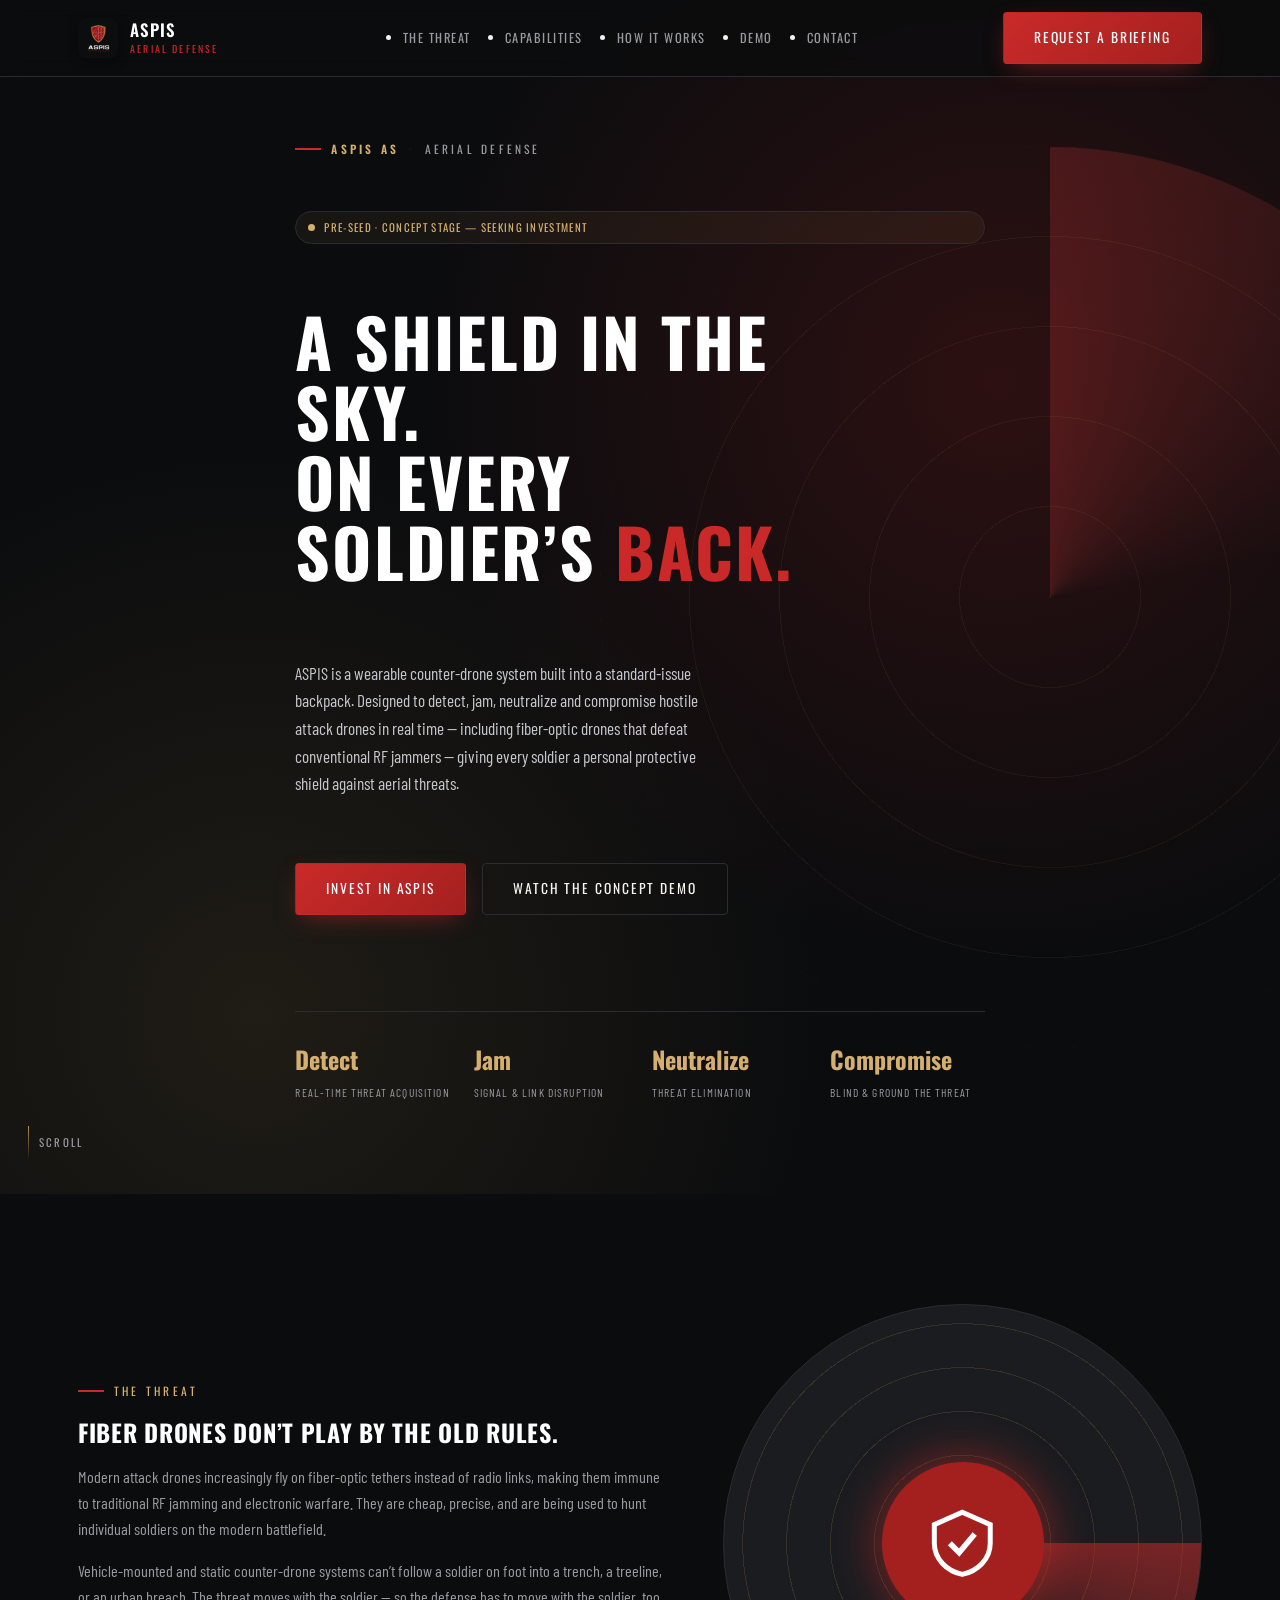
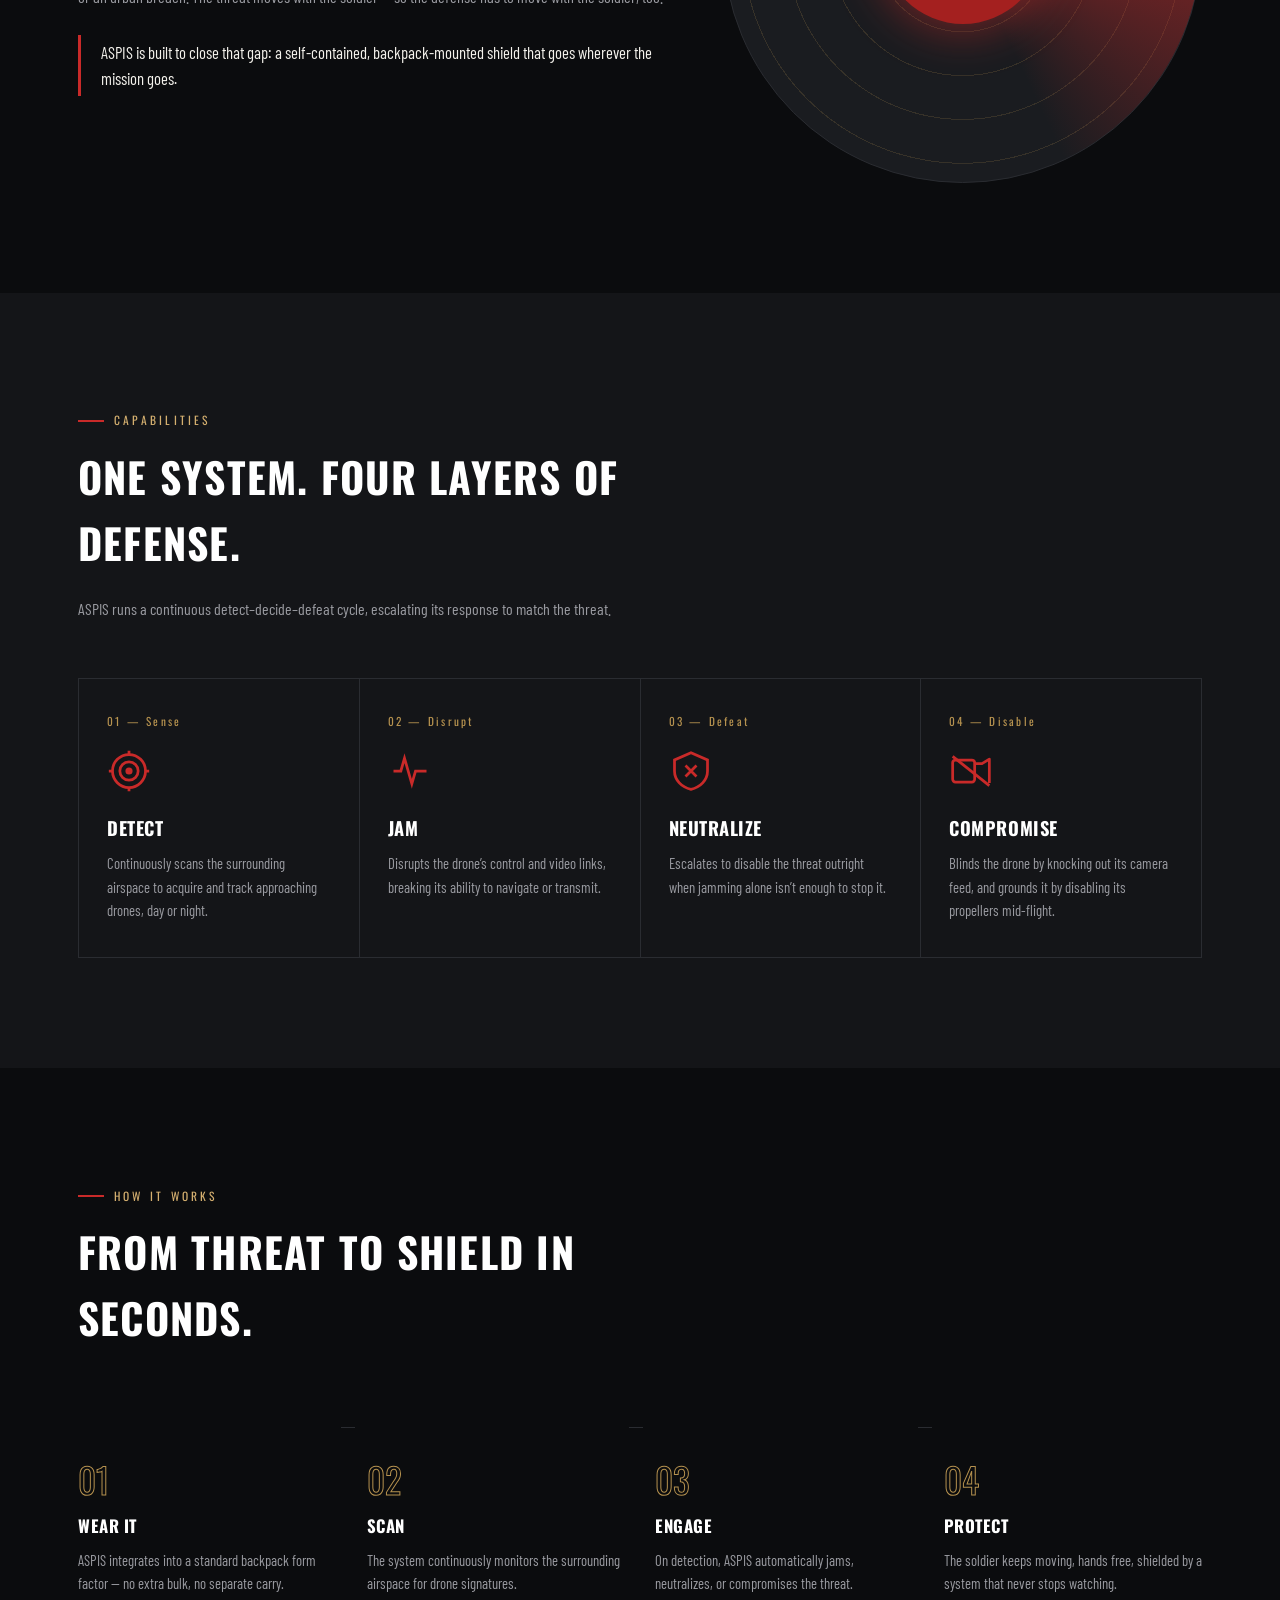
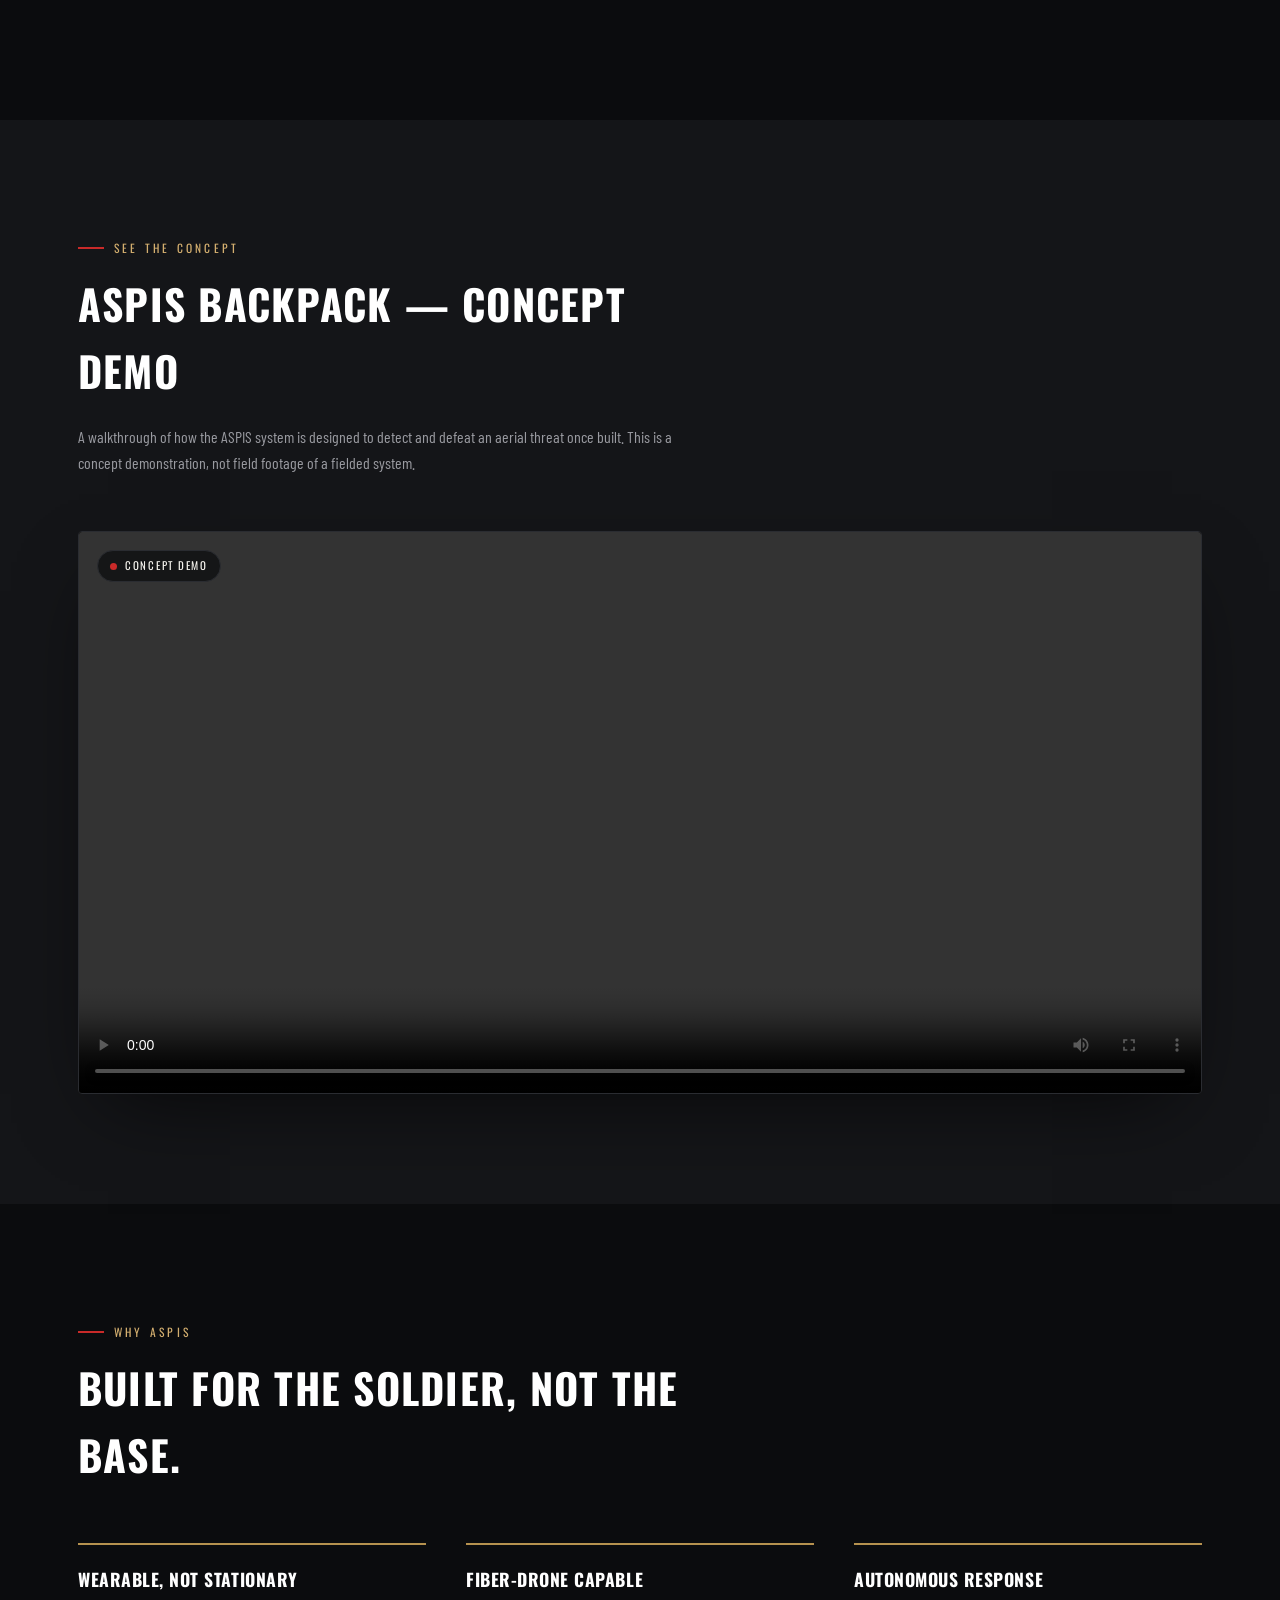
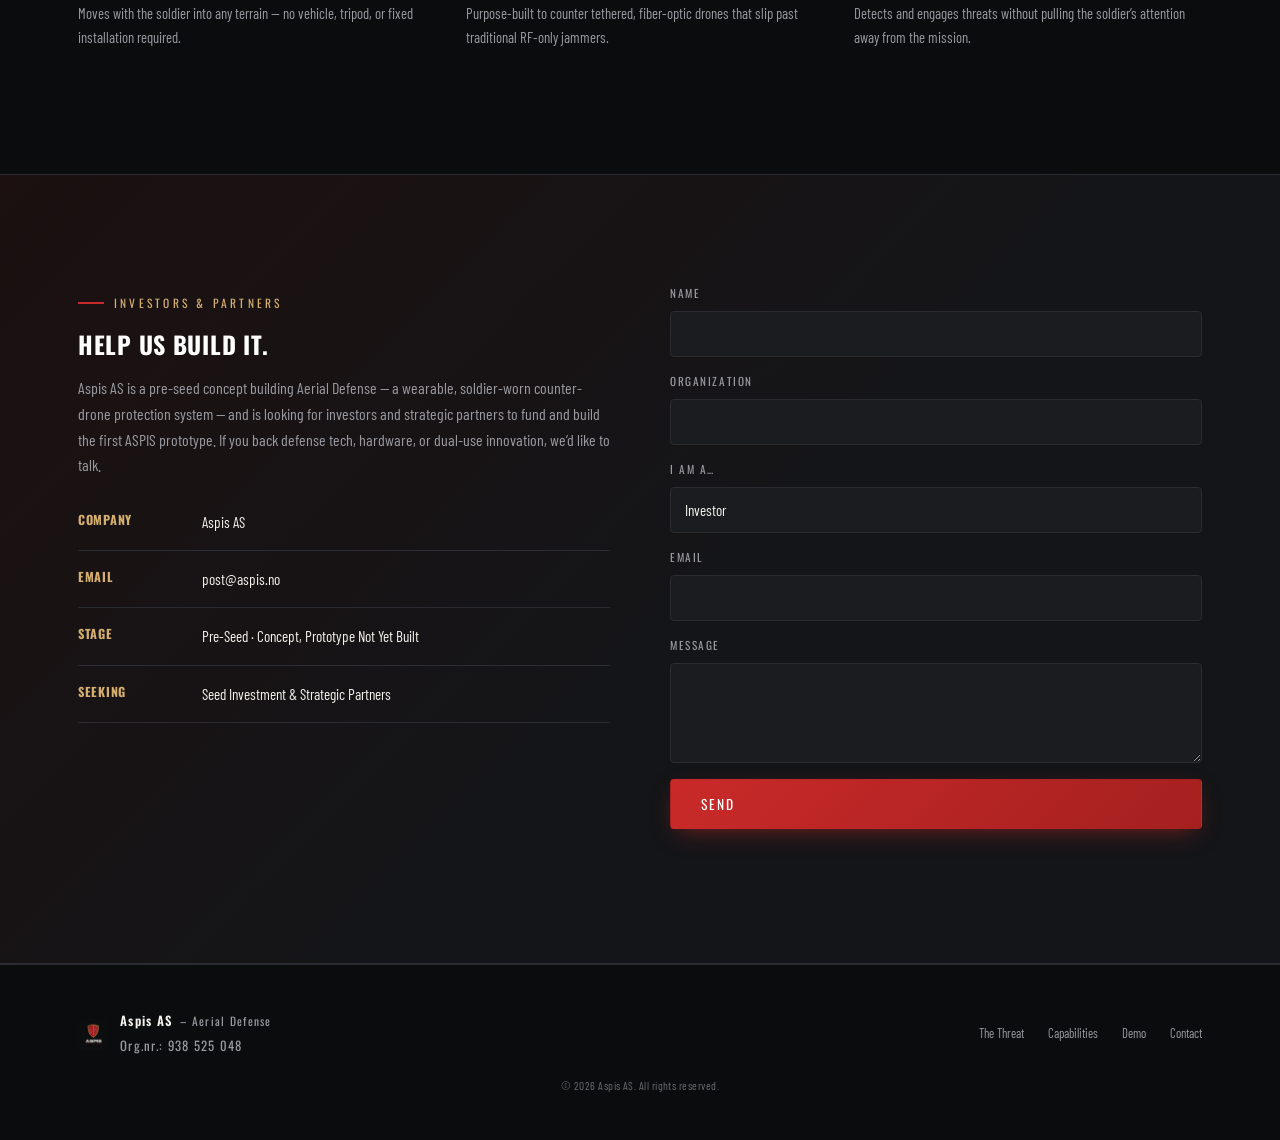
==== index.html @ b0d843b8 "Add files via upload" ====
<!DOCTYPE html>
<html lang="en">
<head>
<meta charset="UTF-8">
<meta name="viewport" content="width=device-width, initial-scale=1.0">
<title>Aspis AS &mdash; Aerial Defense: Wearable Counter-Drone Protection</title>
<meta name="description" content="ASPIS is a soldier-worn backpack system that detects, jams, neutralizes and compromises hostile attack drones — including fiber-optic drones — in real time.">
<link rel="icon" type="image/png" href="AspisLogo_White.png">
<link rel="preconnect" href="https://fonts.googleapis.com">
<link rel="preconnect" href="https://fonts.gstatic.com" crossorigin>
<link href="https://fonts.googleapis.com/css2?family=Oswald:wght@400;500;600;700&family=Barlow+Condensed:wght@400;500;600&display=swap" rel="stylesheet">
<link rel="stylesheet" href="styles.css">
</head>
<body>

<header class="site">
  <nav class="nav">
    <a href="#top" class="brand">
      <img src="AspisLogo_Special.png" alt="Aspis AS logo" class="brand-mark">
      <span class="brand-text">
        <span class="name">ASPIS</span><br>
        <span class="sub">AERIAL DEFENSE</span>
      </span>
    </a>
    <ul class="nav-links" id="navLinks">
      <li><a href="#threat">The Threat</a></li>
      <li><a href="#capabilities">Capabilities</a></li>
      <li><a href="#how">How It Works</a></li>
      <li><a href="#demo">Demo</a></li>
      <li><a href="#contact">Contact</a></li>
    </ul>
    <a href="#contact" class="btn btn-primary nav-cta">Request a Briefing</a>
    <button class="nav-toggle" id="navToggle" aria-label="Toggle menu">
      <span></span><span></span><span></span>
    </button>
  </nav>
</header>

<main id="top">

  <!-- HERO -->
  <section class="hero">
    <div class="wrap">
      <div class="eyebrow"><span class="eyebrow-name">Aspis AS</span><span class="eyebrow-sep">&middot;</span><span class="eyebrow-tag">Aerial Defense</span></div>
      <div class="stage-badge"><span class="dot"></span>Pre-Seed &middot; Concept Stage &mdash; Seeking Investment</div>
      <h1>A Shield in the Sky.<br>On Every Soldier&rsquo;s <span>Back.</span></h1>
      <p class="lead">ASPIS is a wearable counter-drone system built into a standard-issue backpack. Designed to detect, jam, neutralize and compromise hostile attack drones in real time &mdash; including fiber-optic drones that defeat conventional RF jammers &mdash; giving every soldier a personal protective shield against aerial threats.</p>
      <div class="hero-actions">
        <a href="#contact" class="btn btn-primary">Invest in ASPIS</a>
        <a href="#demo" class="btn btn-ghost">Watch the Concept Demo</a>
      </div>
      <div class="hero-stats">
        <div class="stat"><b>Detect</b><span>Real-Time Threat Acquisition</span></div>
        <div class="stat"><b>Jam</b><span>Signal &amp; Link Disruption</span></div>
        <div class="stat"><b>Neutralize</b><span>Threat Elimination</span></div>
        <div class="stat"><b>Compromise</b><span>Blind &amp; Ground the Threat</span></div>
      </div>
    </div>
    <div class="scroll-cue"><span class="bar"></span>SCROLL</div>
  </section>

  <!-- THREAT -->
  <section id="threat">
    <div class="wrap threat-grid">
      <div class="threat-copy reveal">
        <div class="eyebrow">The Threat</div>
        <h2>Fiber Drones Don&rsquo;t Play by the Old Rules.</h2>
        <p>Modern attack drones increasingly fly on fiber-optic tethers instead of radio links, making them immune to traditional RF jamming and electronic warfare. They are cheap, precise, and are being used to hunt individual soldiers on the modern battlefield.</p>
        <p>Vehicle-mounted and static counter-drone systems can&rsquo;t follow a soldier on foot into a trench, a treeline, or an urban breach. The threat moves with the soldier &mdash; so the defense has to move with the soldier, too.</p>
        <p class="highlight">ASPIS is built to close that gap: a self-contained, backpack-mounted shield that goes wherever the mission goes.</p>
      </div>
      <div class="threat-visual reveal">
        <div class="core">
          <svg viewBox="0 0 24 24" fill="none" stroke="#fff" stroke-width="1.6"><path d="M12 2 L21 6 V12 C21 17 17 21 12 22 C7 21 3 17 3 12 V6 Z"/><path d="M8 12 L11 15 L16 9" stroke-width="1.8"/></svg>
        </div>
      </div>
    </div>
  </section>

  <!-- CAPABILITIES -->
  <section id="capabilities" class="alt">
    <div class="wrap">
      <div class="section-head reveal">
        <div class="eyebrow">Capabilities</div>
        <h2>One System. Four Layers of Defense.</h2>
        <p>ASPIS runs a continuous detect&ndash;decide&ndash;defeat cycle, escalating its response to match the threat.</p>
      </div>
      <div class="cap-grid reveal">
        <div class="cap-card">
          <div class="idx">01 &mdash; Sense</div>
          <div class="icon"><svg viewBox="0 0 24 24" fill="none" stroke="currentColor" stroke-width="1.5"><circle cx="12" cy="12" r="9"/><circle cx="12" cy="12" r="5"/><circle cx="12" cy="12" r="1.2" fill="currentColor"/><path d="M12 3 V1M12 23v-2M3 12H1m22 0h-2"/></svg></div>
          <h3>Detect</h3>
          <p>Continuously scans the surrounding airspace to acquire and track approaching drones, day or night.</p>
        </div>
        <div class="cap-card">
          <div class="idx">02 &mdash; Disrupt</div>
          <div class="icon"><svg viewBox="0 0 24 24" fill="none" stroke="currentColor" stroke-width="1.5"><path d="M3 12h4l2-7 4 14 2-7h6"/></svg></div>
          <h3>Jam</h3>
          <p>Disrupts the drone&rsquo;s control and video links, breaking its ability to navigate or transmit.</p>
        </div>
        <div class="cap-card">
          <div class="idx">03 &mdash; Defeat</div>
          <div class="icon"><svg viewBox="0 0 24 24" fill="none" stroke="currentColor" stroke-width="1.5"><path d="M12 2 L21 6 V12 C21 17 17 21 12 22 C7 21 3 17 3 12 V6 Z"/><path d="M9 9l6 6M15 9l-6 6"/></svg></div>
          <h3>Neutralize</h3>
          <p>Escalates to disable the threat outright when jamming alone isn&rsquo;t enough to stop it.</p>
        </div>
        <div class="cap-card">
          <div class="idx">04 &mdash; Disable</div>
          <div class="icon"><svg viewBox="0 0 24 24" fill="none" stroke="currentColor" stroke-width="1.5"><path d="M2 4 L22 20"/><path d="M14 8h4l4-2.5v13" stroke-linejoin="round"/><rect x="2" y="6" width="12" height="12" rx="1.5"/></svg></div>
          <h3>Compromise</h3>
          <p>Blinds the drone by knocking out its camera feed, and grounds it by disabling its propellers mid-flight.</p>
        </div>
      </div>
    </div>
  </section>

  <!-- HOW IT WORKS -->
  <section id="how">
    <div class="wrap">
      <div class="section-head reveal">
        <div class="eyebrow">How It Works</div>
        <h2>From Threat to Shield in Seconds.</h2>
      </div>
      <div class="steps reveal">
        <div class="step">
          <h3>Wear It</h3>
          <p>ASPIS integrates into a standard backpack form factor &mdash; no extra bulk, no separate carry.</p>
        </div>
        <div class="step">
          <h3>Scan</h3>
          <p>The system continuously monitors the surrounding airspace for drone signatures.</p>
        </div>
        <div class="step">
          <h3>Engage</h3>
          <p>On detection, ASPIS automatically jams, neutralizes, or compromises the threat.</p>
        </div>
        <div class="step">
          <h3>Protect</h3>
          <p>The soldier keeps moving, hands free, shielded by a system that never stops watching.</p>
        </div>
      </div>
    </div>
  </section>

  <!-- DEMO -->
  <section id="demo" class="alt">
    <div class="wrap">
      <div class="section-head reveal">
        <div class="eyebrow">See The Concept</div>
        <h2>ASPIS Backpack &mdash; Concept Demo</h2>
        <p>A walkthrough of how the ASPIS system is designed to detect and defeat an aerial threat once built. This is a concept demonstration, not field footage of a fielded system.</p>
      </div>
      <div class="demo-shell reveal">
        <div class="demo-tag"><span class="dot"></span>Concept Demo</div>
        <video controls preload="metadata" poster="">
          <source src="Aspis%20Backpack.mp4" type="video/mp4">
          Your browser does not support embedded video. <a href="Aspis%20Backpack.mp4">Download the demo video</a>.
        </video>
      </div>
    </div>
  </section>

  <!-- WHY -->
  <section id="why">
    <div class="wrap">
      <div class="section-head reveal">
        <div class="eyebrow">Why ASPIS</div>
        <h2>Built For The Soldier, Not The Base.</h2>
      </div>
      <div class="why-grid reveal">
        <div class="why-item">
          <h3>Wearable, Not Stationary</h3>
          <p>Moves with the soldier into any terrain &mdash; no vehicle, tripod, or fixed installation required.</p>
        </div>
        <div class="why-item">
          <h3>Fiber-Drone Capable</h3>
          <p>Purpose-built to counter tethered, fiber-optic drones that slip past traditional RF-only jammers.</p>
        </div>
        <div class="why-item">
          <h3>Autonomous Response</h3>
          <p>Detects and engages threats without pulling the soldier&rsquo;s attention away from the mission.</p>
        </div>
      </div>
    </div>
  </section>

  <!-- CTA / CONTACT -->
  <section id="contact" class="cta-section">
    <div class="wrap cta-grid">
      <div class="reveal">
        <div class="eyebrow">Investors &amp; Partners</div>
        <h2>Help Us Build It.</h2>
        <p>Aspis AS is a pre-seed concept building Aerial Defense &mdash; a wearable, soldier-worn counter-drone protection system &mdash; and is looking for investors and strategic partners to fund and build the first ASPIS prototype. If you back defense tech, hardware, or dual-use innovation, we&rsquo;d like to talk.</p>
        <div class="contact-info">
          <div class="row"><b>Company</b><span>Aspis AS</span></div>
          <div class="row"><b>Email</b><span>post@aspis.no</span></div>
          <div class="row"><b>Stage</b><span>Pre-Seed &middot; Concept, Prototype Not Yet Built</span></div>
          <div class="row"><b>Seeking</b><span>Seed Investment &amp; Strategic Partners</span></div>
        </div>
      </div>
      <form class="contact-form reveal" id="contactForm" action="https://api.web3forms.com/submit" method="POST">
        <input type="hidden" name="access_key" value="a74cc7d0-c41f-4fce-bae7-a5a1d90beafd">
        <input type="hidden" name="subject" value="New enquiry from aspis.no">
        <input type="checkbox" name="botcheck" style="display: none" tabindex="-1" autocomplete="off">
        <div class="field">
          <label for="name">Name</label>
          <input type="text" id="name" name="name" required>
        </div>
        <div class="field">
          <label for="org">Organization</label>
          <input type="text" id="org" name="org">
        </div>
        <div class="field">
          <label for="role">I am a&hellip;</label>
          <select id="role" name="role">
            <option value="investor">Investor</option>
            <option value="partner">Strategic / Industry Partner</option>
            <option value="press">Press / Media</option>
            <option value="other">Other</option>
          </select>
        </div>
        <div class="field">
          <label for="email">Email</label>
          <input type="email" id="email" name="email" required>
        </div>
        <div class="field">
          <label for="message">Message</label>
          <textarea id="message" name="message" rows="4" required></textarea>
        </div>
        <button type="submit" class="btn btn-primary">Send</button>
        <p class="form-note" id="formNote" aria-live="polite"></p>
      </form>
    </div>
  </section>

</main>

<footer>
  <div class="wrap">
    <div class="footer-grid">
      <div class="footer-brand">
        <img src="AspisLogo_Special.png" alt="Aspis AS logo">
        <span class="footer-brand-text">
          <span class="footer-brand-line"><b>Aspis AS</b><i>Aerial Defense</i></span>
          <span class="footer-orgnr">Org.nr.: 938 525 048</span>
        </span>
      </div>
      <div class="footer-links">
        <a href="#threat">The Threat</a>
        <a href="#capabilities">Capabilities</a>
        <a href="#demo">Demo</a>
        <a href="#contact">Contact</a>
      </div>
    </div>
    <p class="footer-fine">&copy; <span id="year"></span> Aspis AS. All rights reserved.</p>
  </div>
</footer>

<script src="script.js"></script>
</body>
</html>
---- styles.css ----
:root {
  --bg: #0b0c0e;
  --bg-alt: #141518;
  --panel: #1a1c20;
  --line: #2a2c31;
  --red: #a4201f;
  --red-bright: #c92a29;
  --gold: #b6924f;
  --gold-bright: #d4af6f;
  --ink: #2b2b2e;
  --paper: #f4f2ec;
  --muted: #9a9ba1;
  --white: #ffffff;
  --radius: 4px;
  --maxw: 1180px;
}

* { box-sizing: border-box; }
html { scroll-behavior: smooth; }

body {
  margin: 0;
  background: var(--bg);
  color: var(--paper);
  font-family: 'Barlow Condensed', 'Arial Narrow', Arial, sans-serif;
  font-size: 16px;
  line-height: 1.6;
  overflow-x: hidden;
}

h1, h2, h3, h4 {
  font-family: 'Oswald', 'Barlow Condensed', Arial, sans-serif;
  text-transform: uppercase;
  letter-spacing: 0.03em;
  margin: 0 0 0.5em;
  color: var(--white);
}

p { color: var(--muted); margin: 0 0 1em; }

a { color: inherit; text-decoration: none; }

img { max-width: 100%; display: block; }

.wrap {
  max-width: var(--maxw);
  margin: 0 auto;
  padding: 0 28px;
}

.eyebrow {
  display: inline-flex;
  align-items: center;
  gap: 10px;
  font-family: 'Oswald', Arial, sans-serif;
  font-size: 0.72rem;
  letter-spacing: 0.28em;
  text-transform: uppercase;
  color: var(--gold-bright);
  margin-bottom: 1.1em;
}
.eyebrow::before {
  content: "";
  width: 26px;
  height: 2px;
  background: var(--red-bright);
}
.eyebrow-name { color: var(--gold-bright); font-weight: 600; }
.eyebrow-sep { color: var(--line); font-size: 0.85em; }
.eyebrow-tag { color: var(--muted); font-weight: 400; }

.btn {
  display: inline-flex;
  align-items: center;
  gap: 10px;
  padding: 14px 30px;
  border-radius: var(--radius);
  font-family: 'Oswald', Arial, sans-serif;
  font-size: 0.85rem;
  letter-spacing: 0.14em;
  text-transform: uppercase;
  cursor: pointer;
  border: 1px solid transparent;
  transition: transform 0.2s ease, box-shadow 0.2s ease, background 0.2s ease, color 0.2s ease;
}
.btn-primary {
  background: linear-gradient(135deg, var(--red-bright), var(--red));
  color: var(--white);
  box-shadow: 0 8px 24px -8px rgba(196, 42, 41, 0.6);
}
.btn-primary:hover { transform: translateY(-2px); box-shadow: 0 12px 28px -8px rgba(196, 42, 41, 0.75); }
.btn-ghost {
  background: transparent;
  color: var(--paper);
  border-color: var(--line);
}
.btn-ghost:hover { border-color: var(--gold); color: var(--gold-bright); }

/* ---------- NAV ---------- */
header.site {
  position: fixed;
  top: 0; left: 0; right: 0;
  z-index: 100;
  background: rgba(11, 12, 14, 0.75);
  backdrop-filter: blur(10px);
  border-bottom: 1px solid var(--line);
}
.nav {
  display: flex;
  align-items: center;
  justify-content: space-between;
  padding: 12px 28px;
  max-width: var(--maxw);
  margin: 0 auto;
}
.brand {
  display: flex;
  align-items: center;
  gap: 12px;
}
.brand img { height: 40px; width: auto; }
.brand-mark {
  border-radius: 8px;
  box-shadow: 0 4px 14px -4px rgba(0, 0, 0, 0.55);
}
.brand-text {
  font-family: 'Oswald', Arial, sans-serif;
  line-height: 1.05;
}
.brand-text .name {
  font-size: 1.05rem;
  letter-spacing: 0.08em;
  color: var(--white);
  font-weight: 600;
}
.brand-text .sub {
  font-size: 0.62rem;
  letter-spacing: 0.22em;
  color: var(--red-bright);
}
.nav-links {
  display: flex;
  gap: 34px;
  align-items: center;
  font-family: 'Oswald', Arial, sans-serif;
  font-size: 0.78rem;
  letter-spacing: 0.12em;
  text-transform: uppercase;
}
.nav-links a { color: var(--muted); transition: color 0.2s ease; position: relative; }
.nav-links a:hover { color: var(--white); }
.nav-cta { display: none; }
@media (min-width: 900px) { .nav-cta { display: inline-flex; } }

.nav-toggle {
  display: none;
  flex-direction: column;
  gap: 5px;
  background: none;
  border: none;
  cursor: pointer;
  padding: 6px;
}
.nav-toggle span { width: 24px; height: 2px; background: var(--paper); display: block; }

@media (max-width: 860px) {
  .nav-links { display: none; }
  .nav-toggle { display: flex; }
  .nav-links.open {
    display: flex;
    flex-direction: column;
    position: absolute;
    top: 100%; left: 0; right: 0;
    background: var(--bg-alt);
    padding: 22px 28px;
    border-bottom: 1px solid var(--line);
    gap: 18px;
  }
}

/* ---------- HERO ---------- */
.hero {
  position: relative;
  min-height: 100vh;
  display: flex;
  align-items: center;
  padding: 140px 0 90px;
  background:
    radial-gradient(circle at 78% 32%, rgba(164, 32, 31, 0.22), transparent 45%),
    radial-gradient(circle at 20% 85%, rgba(182, 146, 79, 0.12), transparent 40%),
    var(--bg);
  overflow: hidden;
}
.hero::before {
  content: "";
  position: absolute;
  top: 50%; left: 82%;
  width: 900px; height: 900px;
  margin: -450px 0 0 -450px;
  border-radius: 50%;
  background:
    repeating-radial-gradient(circle, rgba(182,146,79,0.14) 0 1px, transparent 1px 90px);
  opacity: 0.55;
}
.hero::after {
  content: "";
  position: absolute;
  top: 50%; left: 82%;
  width: 900px; height: 900px;
  margin: -450px 0 0 -450px;
  border-radius: 50%;
  background: conic-gradient(from 0deg, rgba(196,42,41,0.5), transparent 22%);
  animation: sweep 6s linear infinite;
  mix-blend-mode: screen;
  opacity: 0.5;
}
@keyframes sweep { to { transform: rotate(360deg); } }

.hero .wrap {
  position: relative;
  z-index: 2;
  display: grid;
  grid-template-columns: minmax(0,1fr);
  gap: 40px;
}
.stage-badge {
  display: inline-flex;
  align-items: center;
  gap: 9px;
  padding: 7px 16px 7px 12px;
  border: 1px solid var(--line);
  border-radius: 999px;
  background: rgba(182, 146, 79, 0.08);
  font-family: 'Oswald', Arial, sans-serif;
  font-size: 0.68rem;
  letter-spacing: 0.12em;
  text-transform: uppercase;
  color: var(--gold-bright);
  margin-bottom: 22px;
}
.stage-badge .dot {
  width: 7px; height: 7px; border-radius: 50%;
  background: var(--gold-bright);
  animation: pulse 1.6s ease-in-out infinite;
}
.hero h1 {
  font-size: clamp(2.4rem, 5.6vw, 4.2rem);
  line-height: 1.04;
  max-width: 16ch;
}
.hero h1 span { color: var(--red-bright); }
.hero .lead {
  max-width: 52ch;
  font-size: 1.08rem;
  color: #c7c8cd;
}
.hero-actions { display: flex; gap: 16px; flex-wrap: wrap; margin-top: 8px; }

.hero-stats {
  margin-top: 56px;
  display: grid;
  grid-template-columns: repeat(auto-fit, minmax(150px, 1fr));
  gap: 24px;
  border-top: 1px solid var(--line);
  padding-top: 28px;
  max-width: 720px;
}
.hero-stats .stat b {
  display: block;
  font-family: 'Oswald', Arial, sans-serif;
  font-size: 1.5rem;
  color: var(--gold-bright);
}
.hero-stats .stat span {
  font-size: 0.72rem;
  letter-spacing: 0.1em;
  text-transform: uppercase;
  color: var(--muted);
}

.scroll-cue {
  position: absolute;
  bottom: 34px; left: 28px;
  display: flex; align-items: center; gap: 10px;
  font-family: 'Oswald', Arial, sans-serif;
  font-size: 0.68rem; letter-spacing: 0.2em; text-transform: uppercase;
  color: var(--muted);
  z-index: 2;
}
.scroll-cue .bar { width: 1px; height: 34px; background: linear-gradient(var(--gold), transparent); }

/* ---------- SECTION SHELL ---------- */
section { padding: 110px 0; position: relative; }
section.alt { background: var(--bg-alt); }
.section-head { max-width: 640px; margin-bottom: 56px; }
.section-head h2 { font-size: clamp(1.8rem, 3.4vw, 2.6rem); }

.reveal { opacity: 0; transform: translateY(26px); transition: opacity 0.7s ease, transform 0.7s ease; }
.reveal.in { opacity: 1; transform: translateY(0); }

/* ---------- THREAT ---------- */
.threat-grid {
  display: grid;
  grid-template-columns: 1.1fr 0.9fr;
  gap: 60px;
  align-items: center;
}
@media (max-width: 860px) { .threat-grid { grid-template-columns: 1fr; } }
.threat-copy p { font-size: 1.02rem; }
.threat-copy .highlight {
  border-left: 3px solid var(--red-bright);
  padding: 4px 0 4px 20px;
  color: var(--paper);
  font-size: 1.05rem;
  margin-top: 24px;
}
.threat-visual {
  position: relative;
  aspect-ratio: 1;
  border-radius: 50%;
  background:
    repeating-radial-gradient(circle, rgba(182,146,79,0.18) 0 1px, transparent 1px 13%),
    var(--panel);
  border: 1px solid var(--line);
  display: flex; align-items: center; justify-content: center;
}
.threat-visual::before {
  content: "";
  position: absolute; inset: 0;
  border-radius: 50%;
  background: conic-gradient(from 90deg, rgba(196,42,41,0.55), transparent 18%);
  animation: sweep 4.5s linear infinite;
}
.threat-visual .core {
  position: relative; z-index: 2;
  width: 34%; height: 34%;
  border-radius: 50%;
  background: var(--red);
  box-shadow: 0 0 40px 10px rgba(196,42,41,0.45);
  display: flex; align-items: center; justify-content: center;
}
.threat-visual .core svg { width: 46%; height: 46%; }

/* ---------- CAPABILITIES ---------- */
.cap-grid {
  display: grid;
  grid-template-columns: repeat(4, 1fr);
  gap: 1px;
  background: var(--line);
  border: 1px solid var(--line);
}
@media (max-width: 980px) { .cap-grid { grid-template-columns: repeat(2, 1fr); } }
@media (max-width: 560px) { .cap-grid { grid-template-columns: 1fr; } }
.cap-card {
  background: var(--bg-alt);
  padding: 34px 28px;
  transition: background 0.25s ease;
}
.cap-card:hover { background: var(--panel); }
.cap-card .idx {
  font-family: 'Oswald', Arial, sans-serif;
  font-size: 0.7rem;
  letter-spacing: 0.2em;
  color: var(--gold);
  margin-bottom: 18px;
}
.cap-card .icon {
  width: 44px; height: 44px;
  margin-bottom: 20px;
  color: var(--red-bright);
}
.cap-card .icon svg { width: 100%; height: 100%; }
.cap-card h3 { font-size: 1.15rem; margin-bottom: 10px; }
.cap-card p { font-size: 0.92rem; margin: 0; }

/* ---------- HOW IT WORKS ---------- */
.steps {
  display: grid;
  grid-template-columns: repeat(4, 1fr);
  gap: 30px;
  counter-reset: step;
}
@media (max-width: 900px) { .steps { grid-template-columns: 1fr 1fr; } }
@media (max-width: 560px) { .steps { grid-template-columns: 1fr; } }
.step { position: relative; padding-top: 44px; }
.step::before {
  counter-increment: step;
  content: "0" counter(step);
  font-family: 'Oswald', Arial, sans-serif;
  font-size: 2.2rem;
  color: transparent;
  -webkit-text-stroke: 1px var(--gold);
  display: block;
  margin-bottom: 6px;
}
.step h3 { font-size: 1.05rem; }
.step p { font-size: 0.92rem; }
.steps .step:not(:last-child)::after {
  content: "";
  position: absolute;
  top: 20px; right: -18px;
  width: 14px; height: 1px;
  background: var(--line);
}
@media (max-width: 900px) { .steps .step::after { display: none; } }

/* ---------- DEMO / VIDEO ---------- */
.demo-shell {
  position: relative;
  border-radius: var(--radius);
  overflow: hidden;
  border: 1px solid var(--line);
  background: #000;
  box-shadow: 0 30px 80px -30px rgba(0,0,0,0.7);
}
.demo-shell video {
  width: 100%;
  display: block;
  max-height: 74vh;
  background: #000;
}
.demo-tag {
  position: absolute;
  top: 18px; left: 18px;
  display: flex; align-items: center; gap: 8px;
  background: rgba(11,12,14,0.75);
  border: 1px solid var(--line);
  padding: 6px 12px;
  border-radius: 999px;
  font-family: 'Oswald', Arial, sans-serif;
  font-size: 0.68rem;
  letter-spacing: 0.16em;
  text-transform: uppercase;
  z-index: 3;
}
.demo-tag .dot {
  width: 7px; height: 7px; border-radius: 50%;
  background: var(--red-bright);
  animation: pulse 1.6s ease-in-out infinite;
}
@keyframes pulse { 0%,100% { opacity: 1; } 50% { opacity: 0.25; } }

/* ---------- WHY ---------- */
.why-grid {
  display: grid;
  grid-template-columns: repeat(3, 1fr);
  gap: 40px;
}
@media (max-width: 860px) { .why-grid { grid-template-columns: 1fr; } }
.why-item { border-top: 2px solid var(--gold); padding-top: 20px; }
.why-item h3 { font-size: 1.1rem; }
.why-item p { font-size: 0.92rem; }

/* ---------- CTA / CONTACT ---------- */
.cta-section {
  background: linear-gradient(135deg, #1c1010, var(--bg-alt) 55%);
  border-top: 1px solid var(--line);
  border-bottom: 1px solid var(--line);
}
.cta-grid {
  display: grid;
  grid-template-columns: 1fr 1fr;
  gap: 60px;
  align-items: start;
}
@media (max-width: 900px) { .cta-grid { grid-template-columns: 1fr; } }
.contact-info .row {
  display: flex;
  gap: 14px;
  padding: 16px 0;
  border-bottom: 1px solid var(--line);
  font-size: 0.95rem;
}
.contact-info .row b { color: var(--white); min-width: 110px; display: inline-block; font-family: 'Oswald', Arial, sans-serif; letter-spacing: 0.06em; font-size: 0.78rem; text-transform: uppercase; color: var(--gold-bright); }

form.contact-form { display: flex; flex-direction: column; gap: 16px; }
.field { display: flex; flex-direction: column; gap: 8px; }
.field label {
  font-family: 'Oswald', Arial, sans-serif;
  font-size: 0.7rem;
  letter-spacing: 0.14em;
  text-transform: uppercase;
  color: var(--muted);
}
.field input, .field textarea, .field select {
  background: var(--panel);
  border: 1px solid var(--line);
  color: var(--paper);
  padding: 13px 14px;
  border-radius: var(--radius);
  font-family: inherit;
  font-size: 0.95rem;
  resize: vertical;
}
.field select { appearance: none; cursor: pointer; }
.field input:focus, .field textarea:focus, .field select:focus {
  outline: none;
  border-color: var(--gold);
}
.form-note { font-size: 0.78rem; color: var(--muted); margin-top: -4px; }

/* ---------- FOOTER ---------- */
footer {
  padding: 46px 0 34px;
  border-top: 1px solid var(--line);
}
.footer-grid {
  display: flex;
  justify-content: space-between;
  align-items: center;
  flex-wrap: wrap;
  gap: 18px;
}
.footer-brand { display: flex; align-items: center; gap: 12px; }
.footer-brand img { height: 30px; }
.footer-brand span { font-family: 'Oswald', Arial, sans-serif; font-size: 0.8rem; letter-spacing: 0.1em; color: var(--muted); }
.footer-brand-text { display: flex; flex-direction: column; align-items: flex-start; gap: 4px; }
.footer-brand-line { display: flex; align-items: baseline; gap: 8px; }
.footer-brand-line b { color: var(--paper); font-weight: 600; font-style: normal; }
.footer-brand-line i { color: var(--muted); font-style: normal; font-size: 0.9em; }
.footer-brand-line i::before { content: "\2013\00A0"; }
.footer-orgnr { font-size: 0.68rem; letter-spacing: 0.08em; color: #6a6b70; }
.footer-links { display: flex; gap: 24px; font-size: 0.8rem; color: var(--muted); }
.footer-links a:hover { color: var(--gold-bright); }
.footer-fine { font-size: 0.72rem; color: #6a6b70; margin-top: 20px; text-align: center; letter-spacing: 0.04em; }
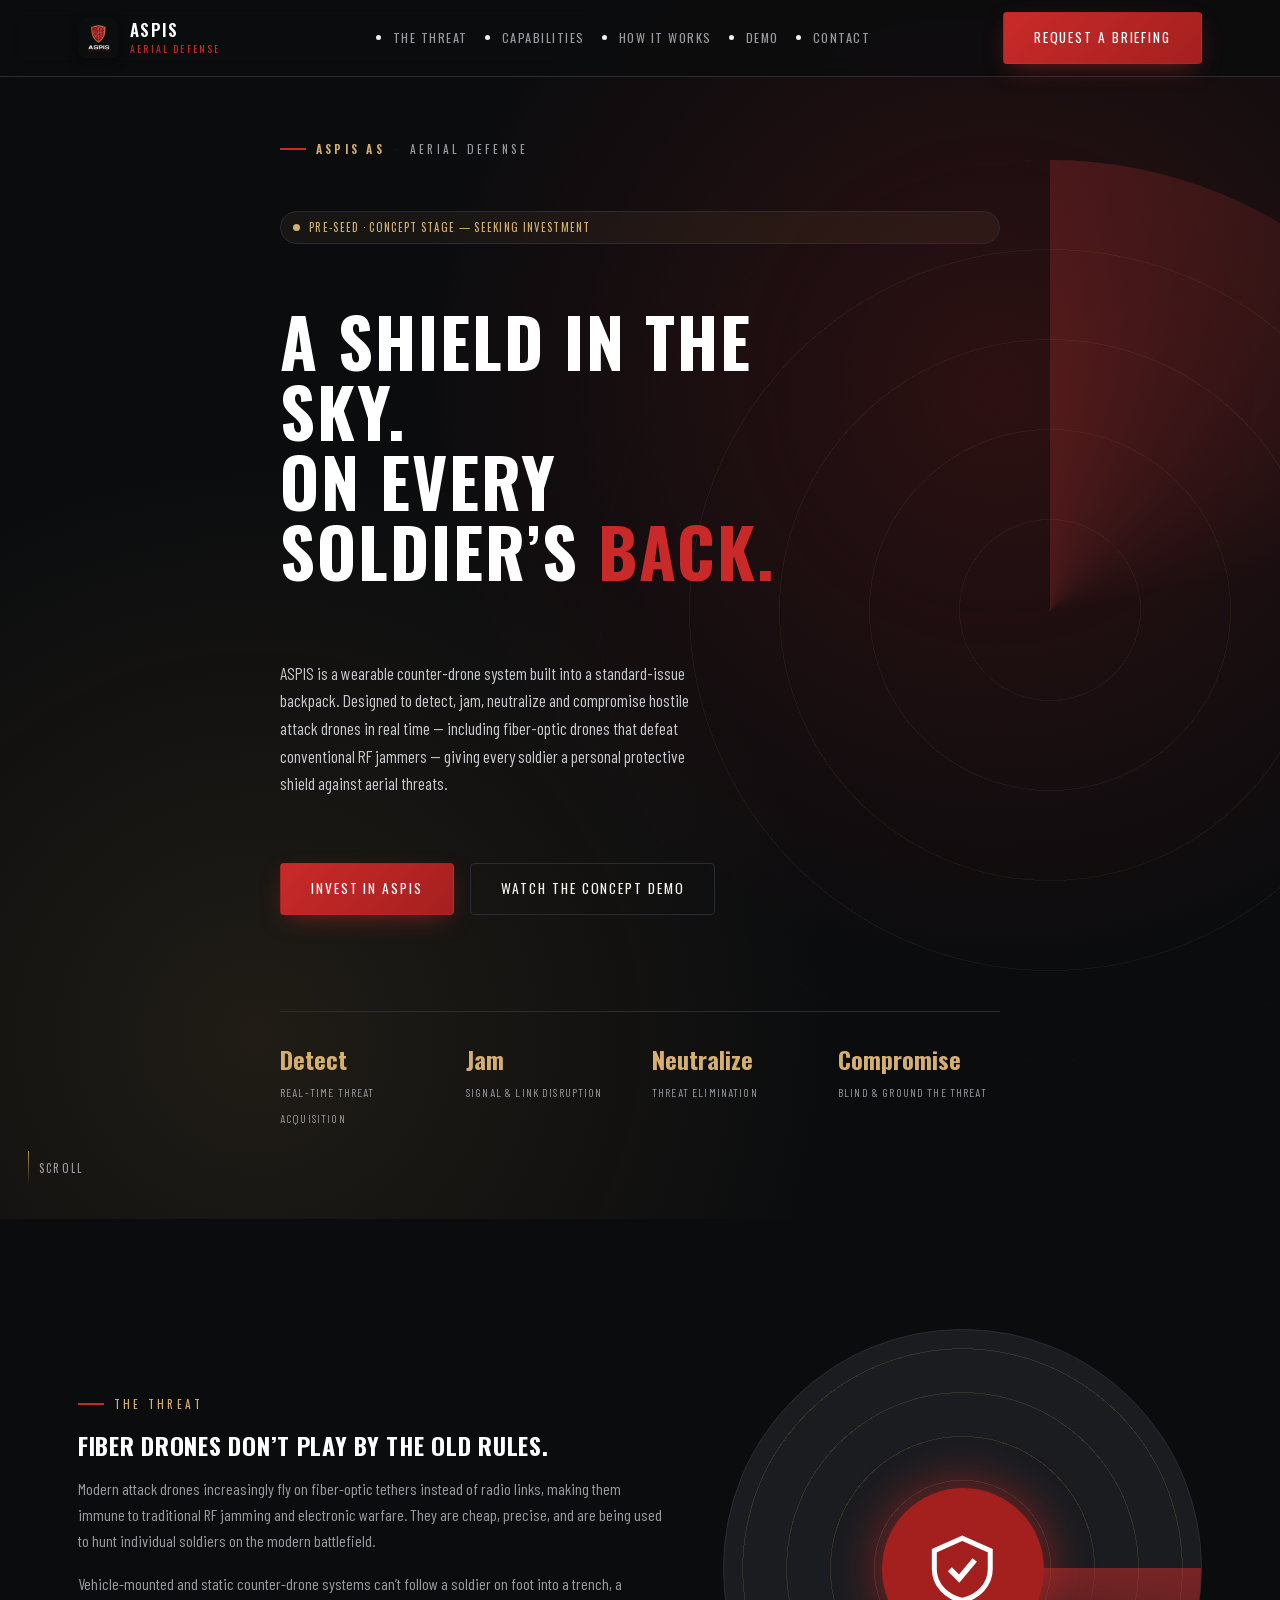
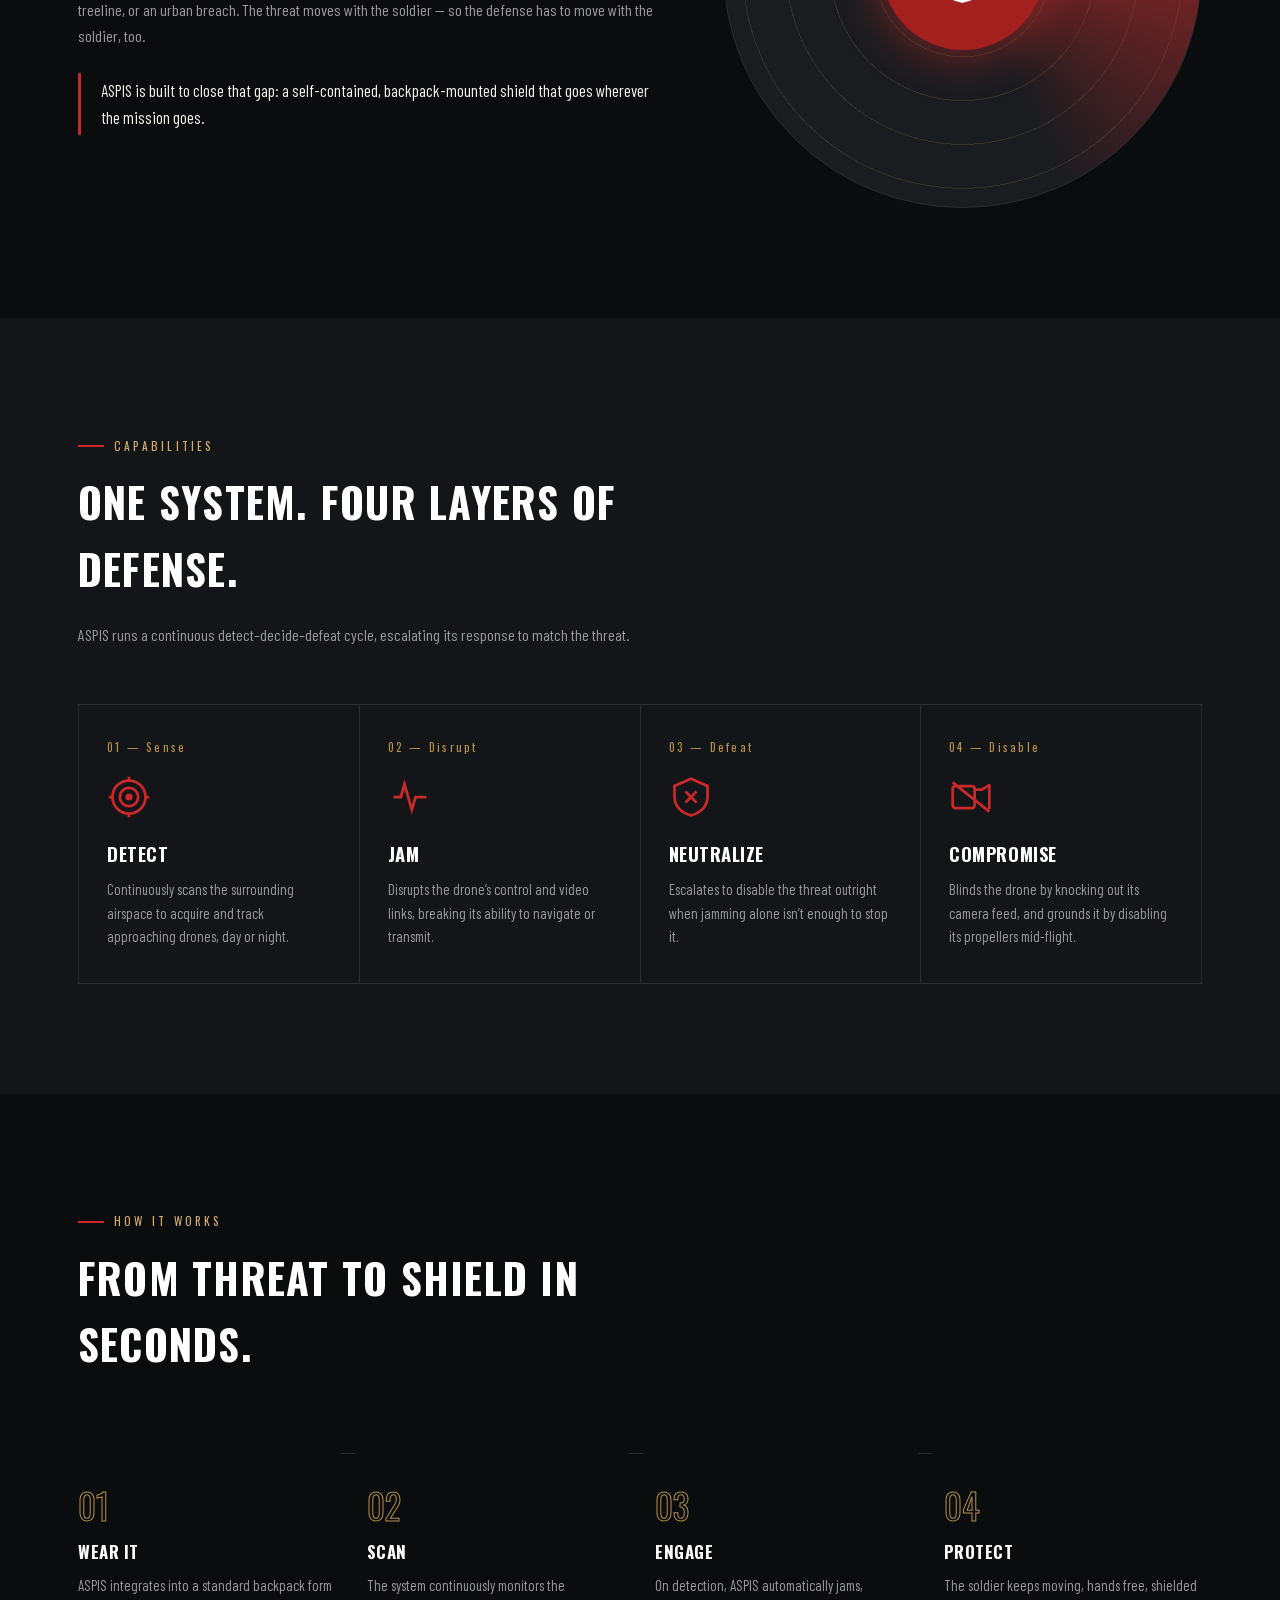
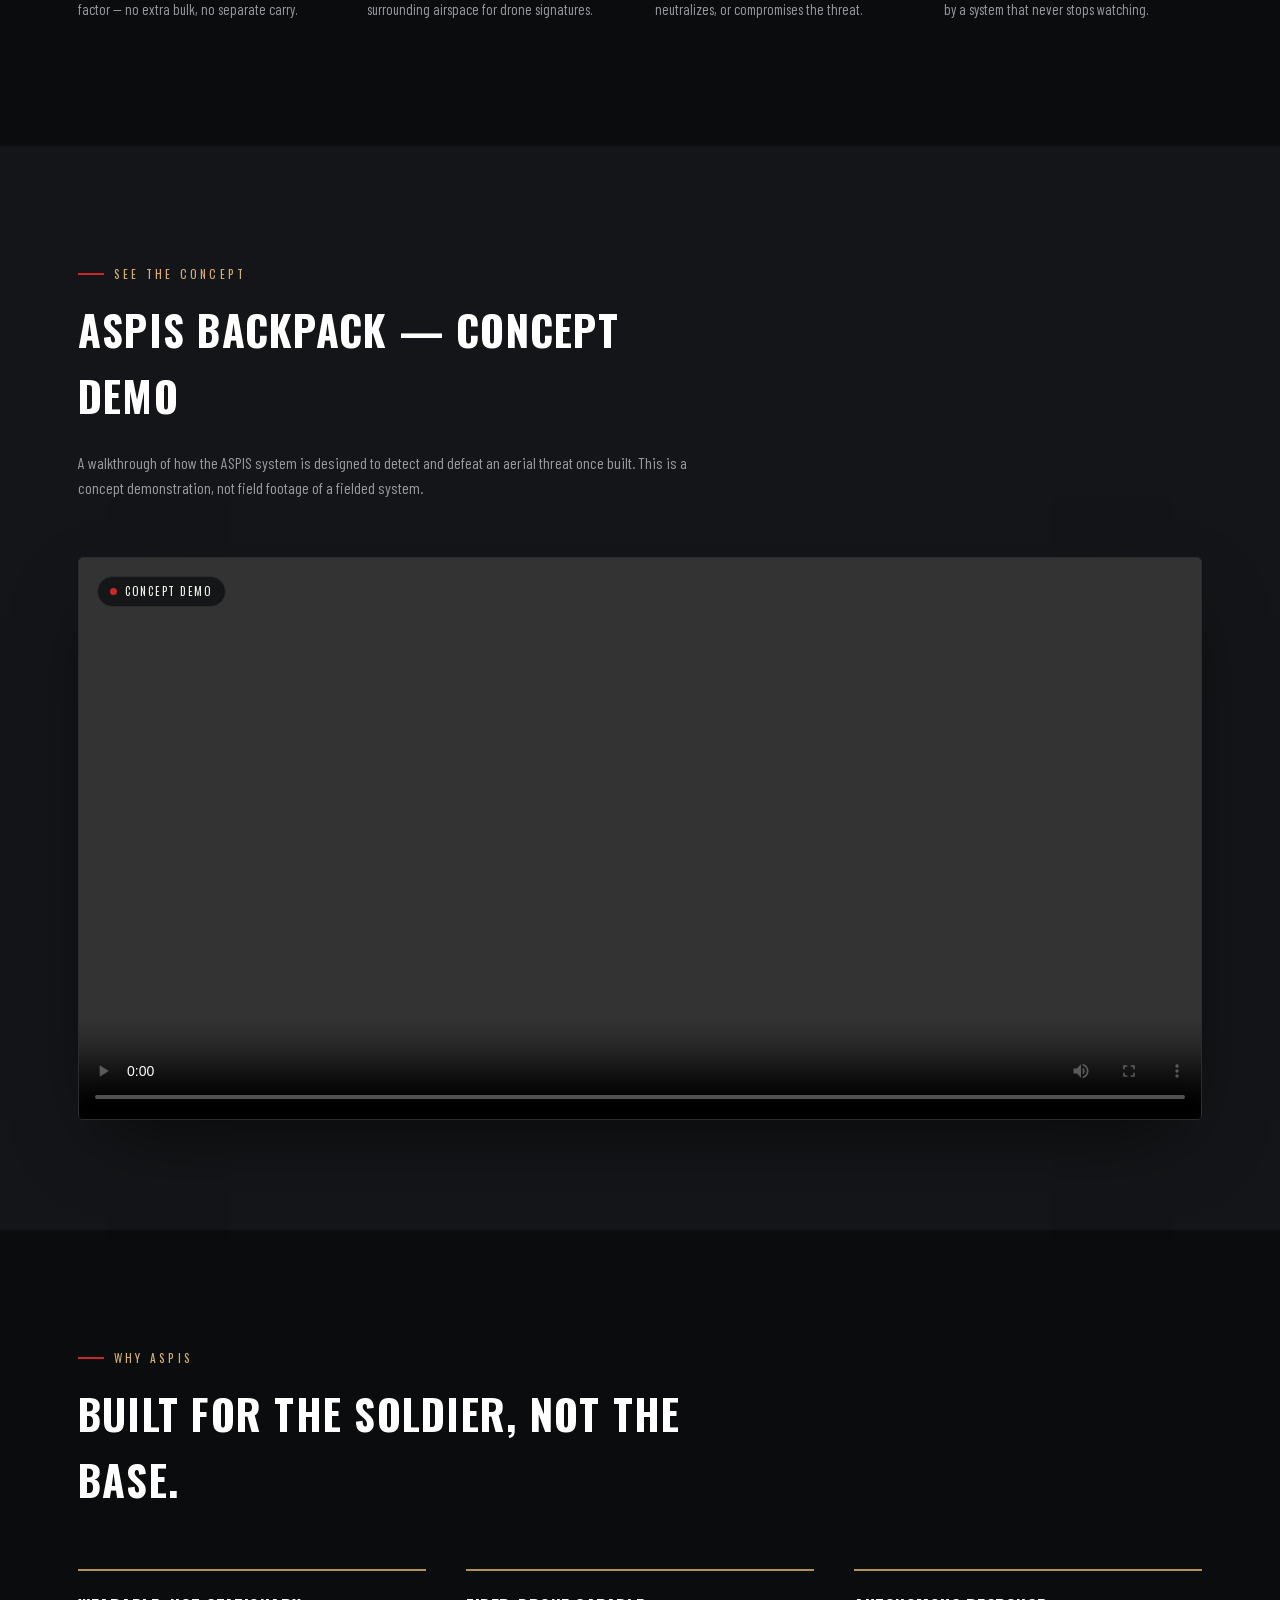
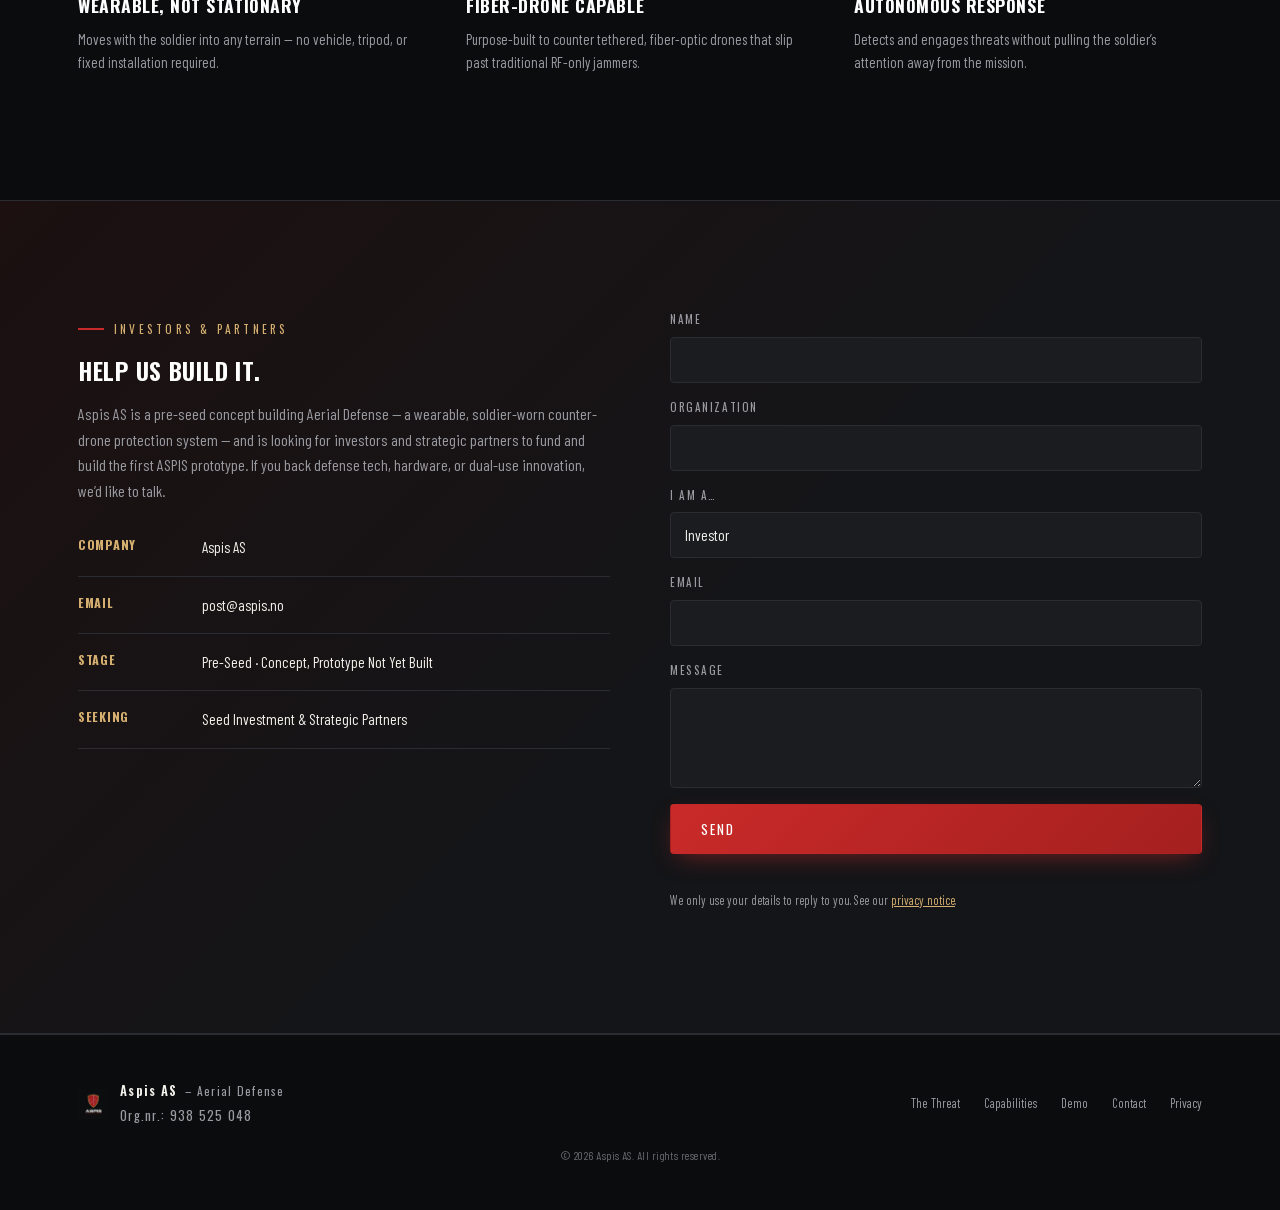
==== commit 4989ada4: "Add files via upload" ====
--- a/index.html
+++ b/index.html
@@ -6,9 +6,7 @@
 <title>Aspis AS &mdash; Aerial Defense: Wearable Counter-Drone Protection</title>
 <meta name="description" content="ASPIS is a soldier-worn backpack system that detects, jams, neutralizes and compromises hostile attack drones — including fiber-optic drones — in real time.">
 <link rel="icon" type="image/png" href="AspisLogo_White.png">
-<link rel="preconnect" href="https://fonts.googleapis.com">
-<link rel="preconnect" href="https://fonts.gstatic.com" crossorigin>
-<link href="https://fonts.googleapis.com/css2?family=Oswald:wght@400;500;600;700&family=Barlow+Condensed:wght@400;500;600&display=swap" rel="stylesheet">
+<link rel="stylesheet" href="fonts.css">
 <link rel="stylesheet" href="styles.css">
 </head>
 <body>
@@ -229,6 +227,7 @@
         </div>
         <button type="submit" class="btn btn-primary">Send</button>
         <p class="form-note" id="formNote" aria-live="polite"></p>
+        <p class="form-note form-privacy">We only use your details to reply to you. See our <a href="privacy.html">privacy notice</a>.</p>
       </form>
     </div>
   </section>
@@ -250,6 +249,7 @@
         <a href="#capabilities">Capabilities</a>
         <a href="#demo">Demo</a>
         <a href="#contact">Contact</a>
+        <a href="privacy.html">Privacy</a>
       </div>
     </div>
     <p class="footer-fine">&copy; <span id="year"></span> Aspis AS. All rights reserved.</p>
--- a/fonts.css
+++ b/fonts.css
@@ -0,0 +1,79 @@
+/* Barlow Condensed 400 – latin-ext */
+@font-face {
+  font-family: 'Barlow Condensed';
+  font-style: normal;
+  font-weight: 400;
+  font-display: swap;
+  src: url('fonts/barlow-condensed-400-latin-ext.woff2') format('woff2');
+  unicode-range: U+0100-02BA, U+02BD-02C5, U+02C7-02CC, U+02CE-02D7, U+02DD-02FF, U+0304, U+0308, U+0329, U+1D00-1DBF, U+1E00-1E9F, U+1EF2-1EFF, U+2020, U+20A0-20AB, U+20AD-20C0, U+2113, U+2C60-2C7F, U+A720-A7FF;
+}
+
+/* Barlow Condensed 400 – latin */
+@font-face {
+  font-family: 'Barlow Condensed';
+  font-style: normal;
+  font-weight: 400;
+  font-display: swap;
+  src: url('fonts/barlow-condensed-400-latin.woff2') format('woff2');
+  unicode-range: U+0000-00FF, U+0131, U+0152-0153, U+02BB-02BC, U+02C6, U+02DA, U+02DC, U+0304, U+0308, U+0329, U+2000-206F, U+20AC, U+2122, U+2191, U+2193, U+2212, U+2215, U+FEFF, U+FFFD;
+}
+
+/* Barlow Condensed 500 – latin-ext */
+@font-face {
+  font-family: 'Barlow Condensed';
+  font-style: normal;
+  font-weight: 500;
+  font-display: swap;
+  src: url('fonts/barlow-condensed-500-latin-ext.woff2') format('woff2');
+  unicode-range: U+0100-02BA, U+02BD-02C5, U+02C7-02CC, U+02CE-02D7, U+02DD-02FF, U+0304, U+0308, U+0329, U+1D00-1DBF, U+1E00-1E9F, U+1EF2-1EFF, U+2020, U+20A0-20AB, U+20AD-20C0, U+2113, U+2C60-2C7F, U+A720-A7FF;
+}
+
+/* Barlow Condensed 500 – latin */
+@font-face {
+  font-family: 'Barlow Condensed';
+  font-style: normal;
+  font-weight: 500;
+  font-display: swap;
+  src: url('fonts/barlow-condensed-500-latin.woff2') format('woff2');
+  unicode-range: U+0000-00FF, U+0131, U+0152-0153, U+02BB-02BC, U+02C6, U+02DA, U+02DC, U+0304, U+0308, U+0329, U+2000-206F, U+20AC, U+2122, U+2191, U+2193, U+2212, U+2215, U+FEFF, U+FFFD;
+}
+
+/* Barlow Condensed 600 – latin-ext */
+@font-face {
+  font-family: 'Barlow Condensed';
+  font-style: normal;
+  font-weight: 600;
+  font-display: swap;
+  src: url('fonts/barlow-condensed-600-latin-ext.woff2') format('woff2');
+  unicode-range: U+0100-02BA, U+02BD-02C5, U+02C7-02CC, U+02CE-02D7, U+02DD-02FF, U+0304, U+0308, U+0329, U+1D00-1DBF, U+1E00-1E9F, U+1EF2-1EFF, U+2020, U+20A0-20AB, U+20AD-20C0, U+2113, U+2C60-2C7F, U+A720-A7FF;
+}
+
+/* Barlow Condensed 600 – latin */
+@font-face {
+  font-family: 'Barlow Condensed';
+  font-style: normal;
+  font-weight: 600;
+  font-display: swap;
+  src: url('fonts/barlow-condensed-600-latin.woff2') format('woff2');
+  unicode-range: U+0000-00FF, U+0131, U+0152-0153, U+02BB-02BC, U+02C6, U+02DA, U+02DC, U+0304, U+0308, U+0329, U+2000-206F, U+20AC, U+2122, U+2191, U+2193, U+2212, U+2215, U+FEFF, U+FFFD;
+}
+
+/* Oswald 400 700 – latin-ext */
+@font-face {
+  font-family: 'Oswald';
+  font-style: normal;
+  font-weight: 400 700;
+  font-display: swap;
+  src: url('fonts/oswald-latin-ext.woff2') format('woff2');
+  unicode-range: U+0100-02BA, U+02BD-02C5, U+02C7-02CC, U+02CE-02D7, U+02DD-02FF, U+0304, U+0308, U+0329, U+1D00-1DBF, U+1E00-1E9F, U+1EF2-1EFF, U+2020, U+20A0-20AB, U+20AD-20C0, U+2113, U+2C60-2C7F, U+A720-A7FF;
+}
+
+/* Oswald 400 700 – latin */
+@font-face {
+  font-family: 'Oswald';
+  font-style: normal;
+  font-weight: 400 700;
+  font-display: swap;
+  src: url('fonts/oswald-latin.woff2') format('woff2');
+  unicode-range: U+0000-00FF, U+0131, U+0152-0153, U+02BB-02BC, U+02C6, U+02DA, U+02DC, U+0304, U+0308, U+0329, U+2000-206F, U+20AC, U+2122, U+2191, U+2193, U+2212, U+2215, U+FEFF, U+FFFD;
+}
--- a/styles.css
+++ b/styles.css
@@ -499,6 +499,24 @@
 }
 .form-note { font-size: 0.78rem; color: var(--muted); margin-top: -4px; }
 
+.form-privacy a { color: var(--gold-bright); text-decoration: underline; }
+
+/* ---------- PRIVACY PAGE ---------- */
+.legal { padding: 130px 0 80px; }
+.legal .wrap { max-width: 760px; }
+.legal h1 { font-size: clamp(1.8rem, 3.4vw, 2.6rem); }
+.legal h2 { font-size: 1.1rem; margin-top: 2em; color: var(--gold-bright); }
+.legal p, .legal li { color: #c7c8cd; font-size: 1.02rem; }
+.legal ul { padding-left: 1.2em; margin: 0 0 1em; }
+.legal li { margin-bottom: 0.5em; }
+.legal b { color: var(--paper); }
+.legal .updated { font-size: 0.85rem; color: var(--muted); }
+.legal hr { border: none; border-top: 1px solid var(--line); margin: 70px 0; }
+.lang-switch { display: flex; gap: 24px; margin-bottom: 40px; font-family: 'Oswald', Arial, sans-serif; font-size: 0.78rem; letter-spacing: 0.12em; text-transform: uppercase; }
+.lang-switch a { color: var(--muted); border-bottom: 1px solid var(--line); padding-bottom: 4px; }
+.lang-switch a:hover { color: var(--gold-bright); border-color: var(--gold); }
+.legal article { scroll-margin-top: 100px; }
+
 /* ---------- FOOTER ---------- */
 footer {
   padding: 46px 0 34px;
